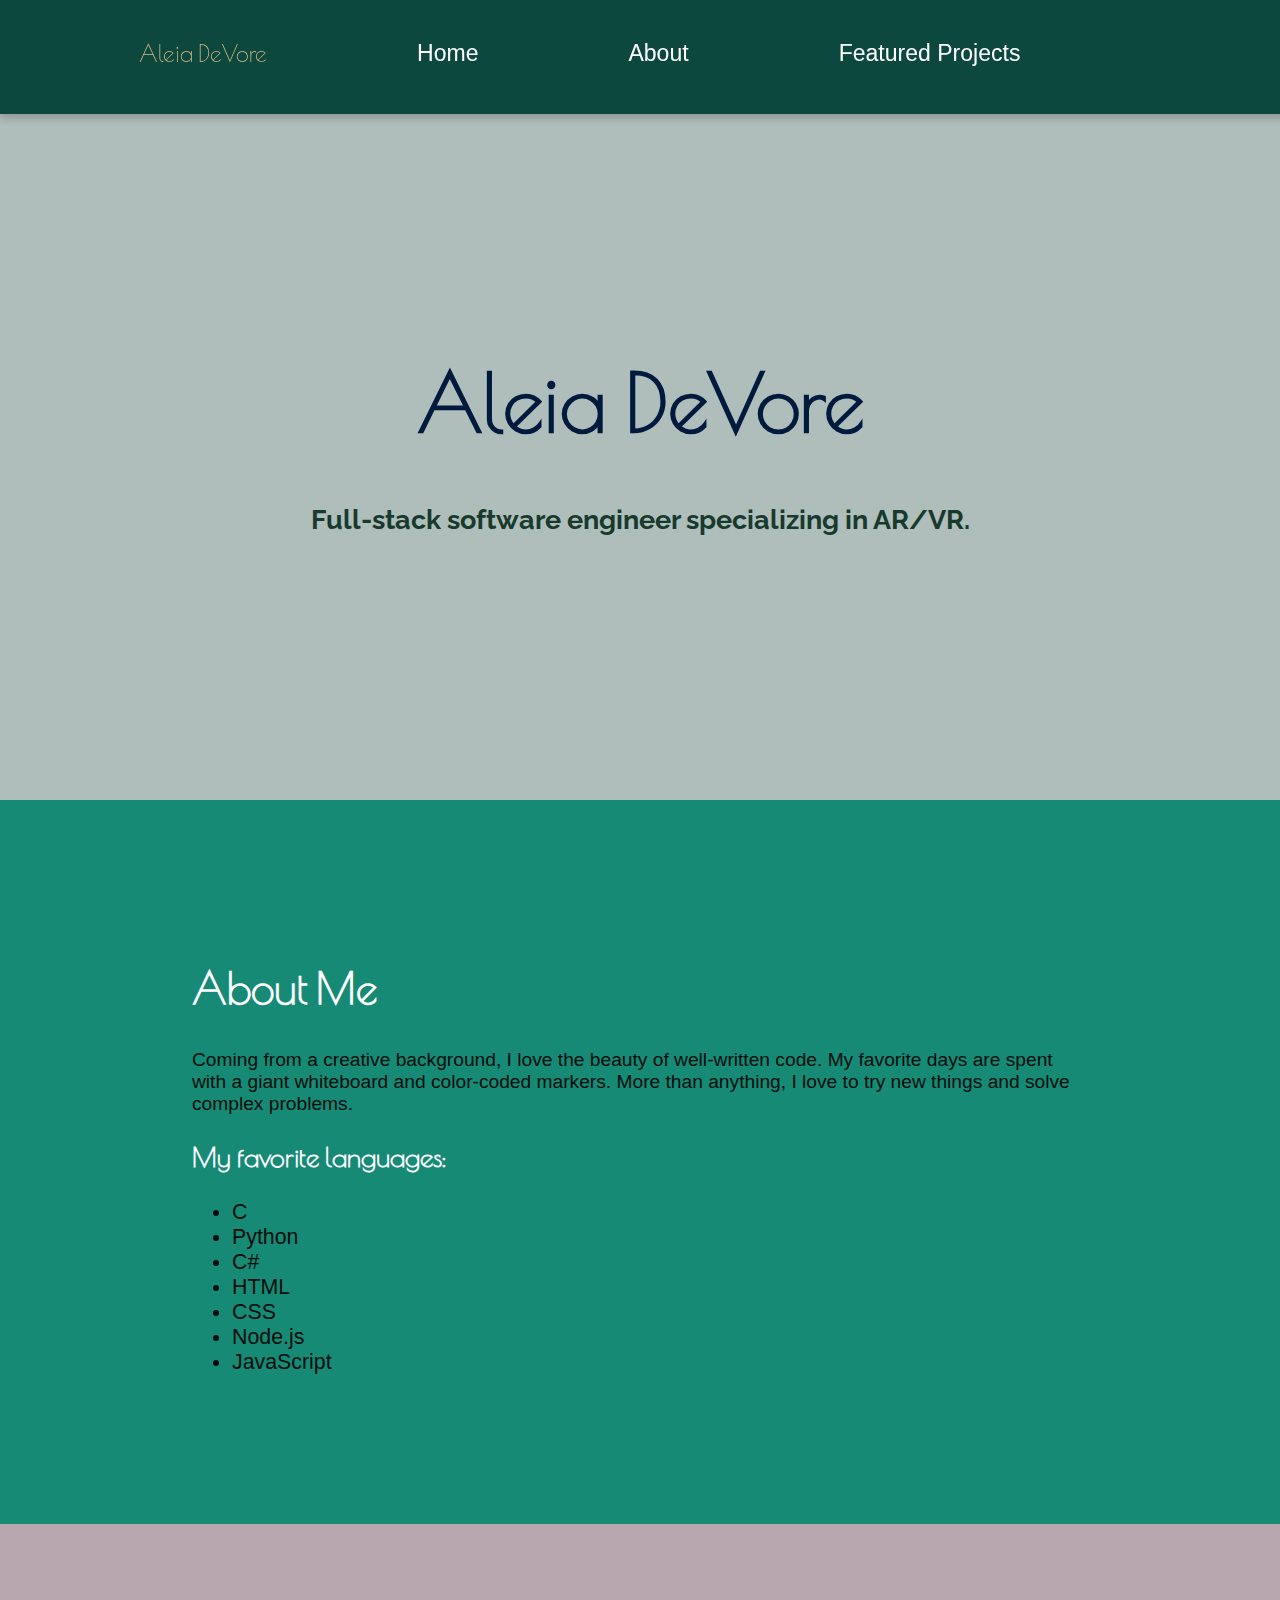
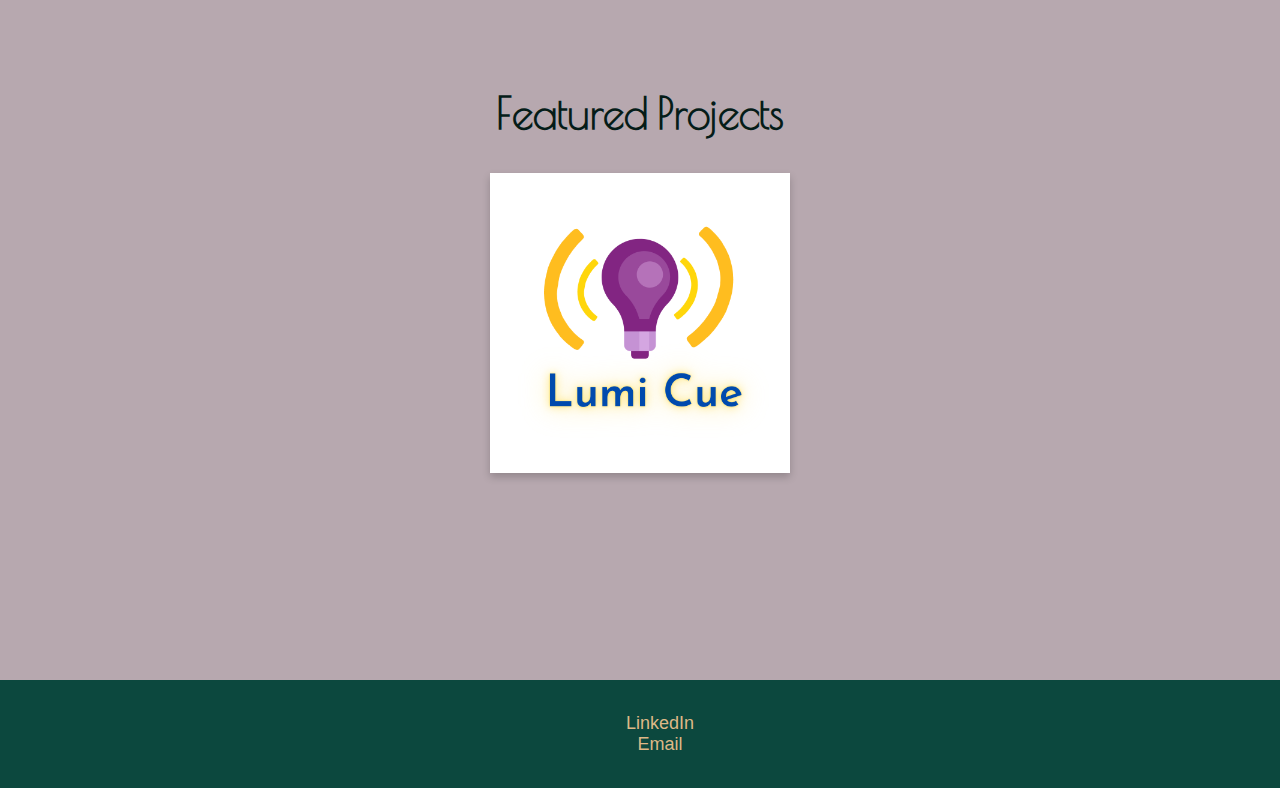
==== index.html @ 12137b7d "Speed fix" ====
<!DOCTYPE html>
<html lang="en">
<head>
    <title>Aleia DeVore</title>
    
    <link rel="shortcut icon" href="images/Personal_Favicon_rose_gold.png" >
	<link rel="stylesheet" href="styles/index.css"/>
</head>
<body>
    <header>
        <a class="navbar-brand" href="#Home">Aleia DeVore</a>
        <nav class="hidden-phone">
            <a href="#Home">Home</a>
            <a href="#About">About</a>
            <a href="#Featured">Featured Projects</a>
        </nav>
    </header>
    <div id="Pages">
        <div id="Home">
            <h1 class="display-3">Aleia DeVore</h1>
            <h2 id="subheading">Full-stack software engineer specializing in AR/VR.</h2>
        </div>
        <div id="About" class="navy">
            <h2>About Me</h2>
            <p>Coming from a creative background, I love the beauty of well-written code. My favorite days are spent with a
            giant whiteboard and color-coded markers. More than anything, I love to try new things and solve complex problems.</p>
            <h3>My favorite languages:</h3>
            <ul id="languages">
                <li>C</li>
                <li>Python</li>
                <li>C#</li>
                <li>HTML</li>
                <li>CSS</li>
                <li>Node.js</li>
                <li>JavaScript</li>
            </ul>
        </div>
        <div id="Featured">
            <h2>Featured Projects</h2>
            <div id="Projects">
                <div class="card-outer">
                    <div id="lumi-cue" class="card-inner">
                        <div class="card-front">
                            <img alt="Lumi Cue logo" src="images/Lumi_Cue_transparent_logo.png" style="width: 300px; height: 300px;">
                        </div>
                        <div class="card-back">
                            <ul id="Languages_used" class="platforms">
                                <li><img src="images/nodejs-icon-logo-black-and-white.png" style="width: 30px" alt="Amazon Web Services logo"></li>
                                <li><img src="images/aws_cloud_icon.png" style="width: 60px" alt="Amazon Web Services logo"></li>
                                <li><img src="images/logo_RGB_white.png" style="width: 30px" alt="Alexa Voice Services logo"></li>
                            </ul>
                            <div class="project_info">
                                <h3>Brighten up your timers with this Alexa skill!</h3>
                                <button id="lumicue_button" onclick="window.location.href='http://lumicue.codes'" formtarget="_blank"><b>Learn more</b></button>
                            </div>
                        </div>
                    </div>
                </div>
            </div>
        </div>
    </div>
    <footer>
        <div id="social">
            <ul>
                <li><a href="https://www.linkedin.com/in/aleiamcnaney/" id="LinkedIn">LinkedIn</a></li>
                <li><a href="mailto:aleiadevore@gmail.com">Email</a></li>
            </ul>
        </div>
    </footer>
</body>
</html>
---- styles/index.css ----
@import url('https://fonts.googleapis.com/css2?family=Abel&family=Allison&family=Poiret+One&family=Raleway&display=swap');

h1 {
    font-size: 3.8em;
    text-align: center;
    color: #001A3D;
    font-family: 'Poiret One', cursive;
}

h2 {
    font-size: 2em;
    font-family: 'Poiret One', cursive;
}
h3 {
    font-size: 1.25em;
    font-family: 'Poiret One', cursive;
}

p {
    font-family: 'Roboto', sans-serif;
    font-size: 1.5vw;
    color: white;
}

#subheading {
    color: #183A2D;
    text-align: center;
    font-size: 1.25em;
    /*font-family:Georgia, 'Times New Roman', Times, serif;*/
    font-family: 'Raleway', sans-serif;
}
.rose_gold {
    /*background-color: #CE8F86;*/
    background-color: #ae8a86;
    height: 500px;
    width: inherit;
    padding: 15px 15px 15px 15px;
    margin: 0px 0px 0px 0px;
}
.navy {
    background-color: #012960;
    height: 500px;
    width: inherit;
    padding: 15px 15px 15px 15px;
    margin: 0px 0px 0px 0px;
}
.navy h1 {
    color: #afbdbb;
}
.purple {
    background-color: #52303f;
    height: 500px;
    width: inherit;
    padding: 15px 150px 15px 150px;
    margin: 0px 0px 0px 0px;
    color: #b7a8af;
}
.purple h1 {
    color: #b7a8af;
}
.emerald {
    background-color: #0c483e;
    height: 500px;
    width: inherit;
    padding: 15px 15px 15px 15px;
    margin: 0px 0px 0px 0px;
}
.rain {
    background-color: #afbdbb;
    height: 500px;
    width: inherit;
    padding: 15px 15px 15px 15px;
    margin: 0px 0px 0px 0px;
}

/* Universal styles
___________________________________*/
body {
    margin-top: 0;
    margin-left: 0;
    margin-right: 0;
    margin-bottom: 0;
    font-size: 16pt;
    width: 100%
}
html {
    background-color: #0c483e;
    font-size: 18px;
    scroll-behavior: smooth;
}

a {
    cursor: pointer;
}

button {
    cursor: pointer;
}

@media (max-width: 1080px) {
    nav {
      display: none;
    }
  }

/* Navigation styles
___________________________________*/
header {
    display: flex;
    flex-direction: row;
    align-items: center;
    position: fixed;
    background-color: #0c483e;
    width: 100%;
    min-height: min-content;
    max-height: max-content;
    top: 0;
    padding-top: 10px;
    padding-bottom: 1px;
    padding-left: 5%;
    padding-right: 5%;
    margin-top: 0;
    margin-right: 0;
    font-size: 1.8vw;
    flex-wrap: wrap;
    box-shadow: 0 4px 8px 0 rgba(0, 0, 0, 0.2);
}

header a{
    text-decoration: none;
    padding: 30px 75px 46px 75px;
    color: burlywood;
    font-family: 'Poiret One', cursive;
}

nav {
    margin: 0px 0px 16px 0px;
    /*padding-left: 24px;
    padding-right: 24px;*/
    display: flex;
    flex-direction: row;
    justify-content: space-between;
    align-content: stretch;
}
nav a {
    /*width: 100%;*/
    padding: 30px 75px 30px 75px;
    color: #ffffff;
    font-family: 'Roboto Condensed', sans-serif;
    text-align: center;
    flex-grow: 1;
    flex-wrap: nowrap;
    text-decoration: none;
 }
 nav a:hover {
     background-color: burlywood;
     color: #0c483e;
 }

/* Page styles
    _____________________________________________*/
#Pages {
    margin-top: 100px;
}

#Home {
    position: static;
    text-align: center;
    padding-top: 200px;
    /*padding-bottom: 200px;*/
    color: white;
    /*background-image: url("../images/Personal_Favicon_rose_gold.png");*/
    background-position: left;
    background-repeat: no-repeat;
    background-color: #afbdbb;
    min-height: 500px;
    max-height: max-content;
}

#About {
    position: static;
    padding-top: 10%;
    padding-left: 15%;
    padding-right: 15%;
    padding-bottom: 10%;
    background-color: #178a76;
    height: max-content;
}

#About h2 {
    color: #ffffff;
}

#About h3 {
    color: #ffffff;
}

#About p {
    color: #020D0B;
}

#About ul {
    color: #020D0B
}

#About li {
    font-family: 'Roboto', sans-serif;
}

#Featured {
    position: static;
    padding-top: 10%;
    padding-left: 50px;
    padding-right: 50px;
    padding-bottom: 10%;
    /*padding-bottom: 200px;*/
    color: white;
    background-color: darkgoldenrod;
    min-height: 500px;
    max-height: max-content;
    display: flex;
    flex-direction: column;
    flex-wrap: wrap;
    background-color: #b7a8af;
}

#Featured h2{
    color: #051c18;
    text-align: center;
}

#Projects {
    display: flex;
    flex-direction: row;
    justify-content: space-evenly;
}

.project {
    /*background-color: white;*/
    box-shadow: 0 4px 8px 0 rgba(0, 0, 0, 0.2);
    width: 40%;
    height: 250px;
    display: flex;
    flex-direction: row;
    margin-left: 10px;
    margin-right: 10px;
    flex-wrap: wrap;
    background-color: white;
}

#lumi-cue .project{
    background-image: url("../images/Lumi\ Cue\ Github\ Cover.png");
}

.project:hover {
    box-shadow: 6px 10px 3px 3px rgba(0, 0, 0, 0.2), 0 6px 10px 3px rgba(0, 0, 0, 0.19);
}

.project ul {
    display: flex;
    flex-direction: column;
    justify-content: space-evenly;
    flex-wrap: wrap;
    text-align: center;
    width: min-content;
    padding-left: 0;
    padding-right: 10px;
    background-color: #0c3448;
    padding: 3% 5% 3% 5%;
    margin: 0;
    /*color: white;*/
    font-family: 'Roboto', sans-serif;
}
.platforms {
    display: flex;
    flex-direction: row;
    justify-content: space-evenly;
    align-items: center;
    flex-wrap: wrap;
    text-align: center;
    padding: 10px 0 0 0;
    margin: 0 0 0 0;
    background-color: #52303f;
}

.project_info {
    padding: 15px 15px 15px 15px;
    height: max-content;
    color: #52303f;
}

.card-outer li {
    list-style: none;
    font-family: 'Roboto', sans-serif;
}

.project-info {
    flex-grow: 2;
    padding-left: 5%;
    padding: 3% 5% 3% 5%;
    background-image: url("../images/Lumi\ Cue\ transparent\ logo.png");
    background-position: center;
    background-size: contain;
    background-repeat: no-repeat;
}

/* Footer styles
___________________________________*/
footer {
    align-items: center;
    background-color: #0c483e;
    /*width: 100%;*/
    height: max-content;
    padding-top: 15px;
    padding-bottom: 15px;
    padding-left: 5%;
    padding-right: 5%;
    margin-top: 0;
    margin-right: 0;
    margin: 0;
    font-size: 2vw;
}

footer ul {
    font-size: 18px;
    text-decoration: none;
    text-align: center;
    list-style: none;
    font-family: 'Roboto', sans-serif;
}

footer li {
    text-align: center;
}

footer a{
    text-decoration: none;
    color: burlywood;
}

/* flip card
_______________*/
.card-outer {
    background-color: transparent;
    width: 300px;
    height: 300px;
    perspective: 1000px;
}
.card-inner {
    position: relative;
    width: 100%;
    height: 100%;
    transition: transform 0.8s;
    transform-style: preserve-3d;
}

.card-outer:hover .card-inner {
    transform: rotateX(180deg);
}

.card-front, .card-back{
    position: absolute;
    width: 100%;
    height: 100%;
    -webkit-backface-visibility: hidden;
    backface-visibility: hidden;
    box-shadow: 0 4px 8px 0 rgba(0, 0, 0, 0.2);
}

.card-front {
    background-color: white;
}

.card-back {
    background-color: #ffffff;
    color: white;
    transform: rotateX(180deg);
}
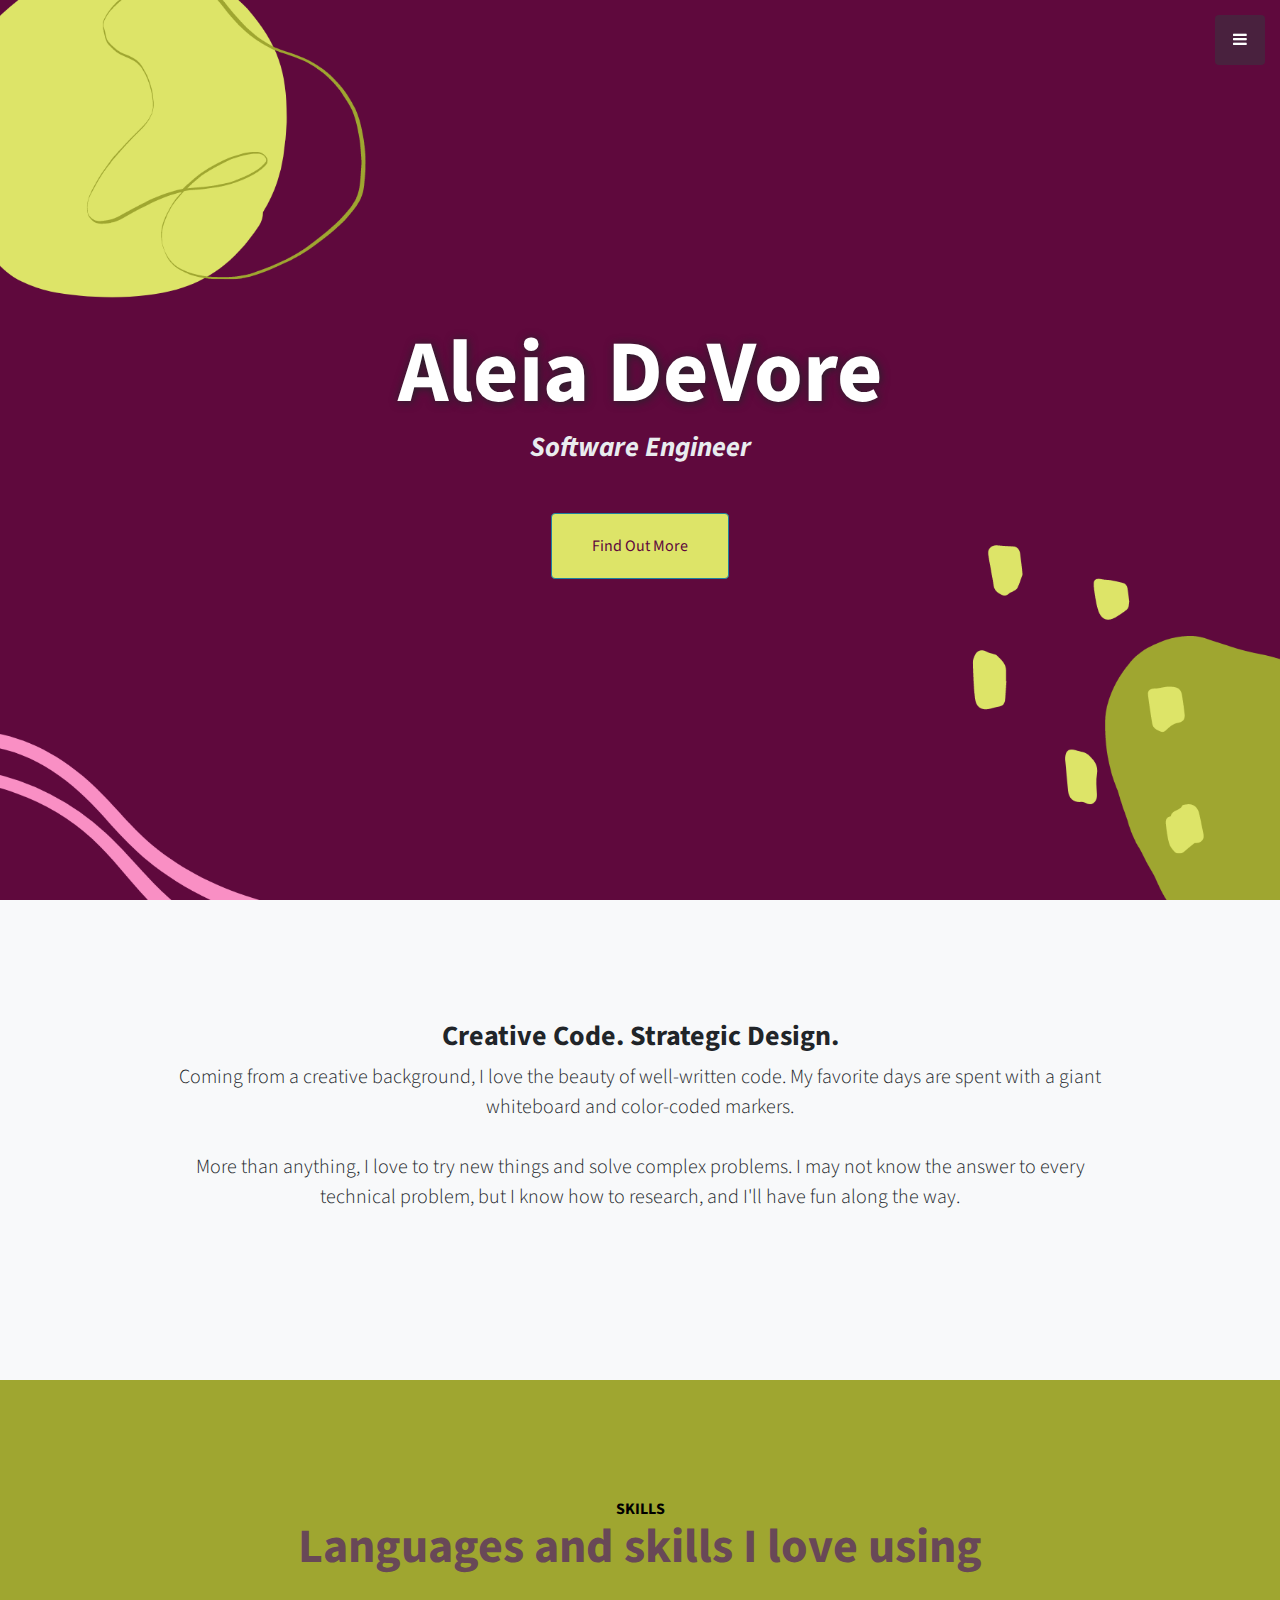
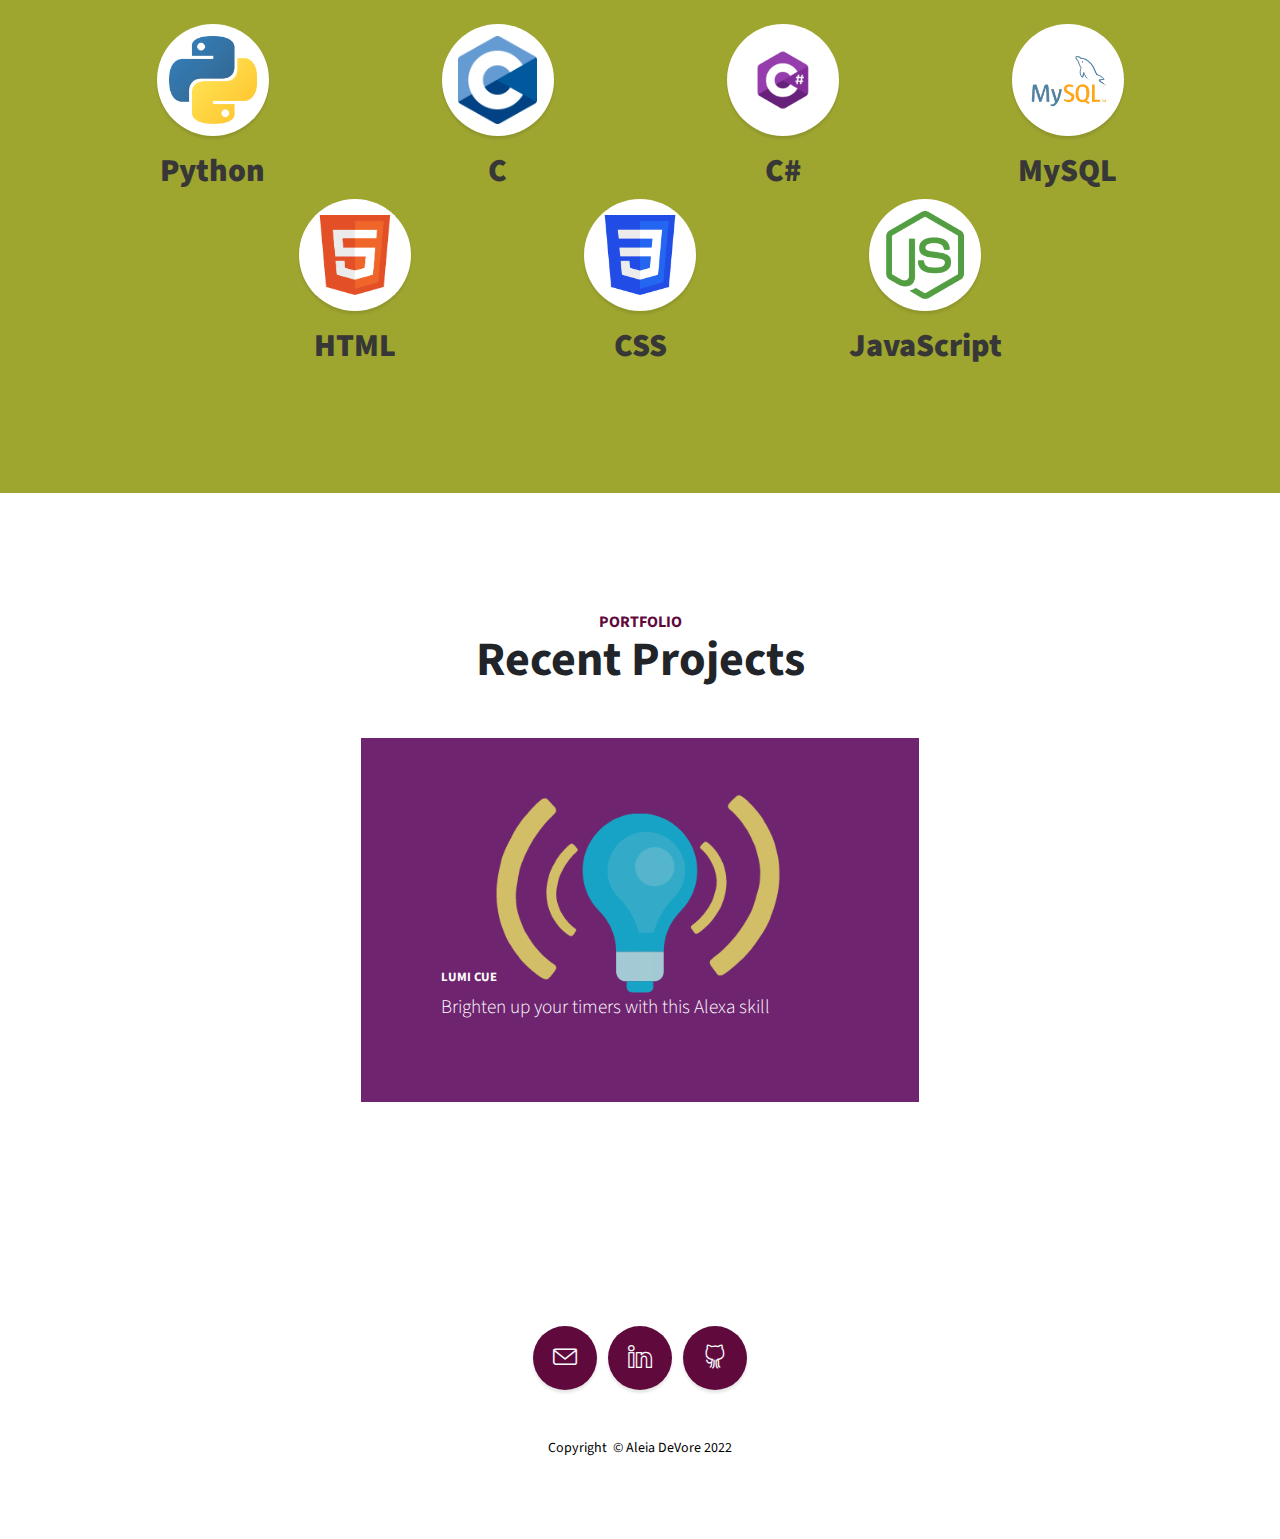
==== commit d1835391: "Uploading bootstrap method" ====
--- a/index.html
+++ b/index.html
@@ -1,71 +1,157 @@
 <!DOCTYPE html>
-<html lang="en">
-<head>
-    <title>Aleia DeVore</title>
-    
-    <link rel="shortcut icon" href="images/Personal_Favicon_rose_gold.png" >
-	<link rel="stylesheet" href="styles/index.css"/>
-</head>
-<body>
-    <header>
-        <a class="navbar-brand" href="#Home">Aleia DeVore</a>
-        <nav class="hidden-phone">
-            <a href="#Home">Home</a>
-            <a href="#About">About</a>
-            <a href="#Featured">Featured Projects</a>
-        </nav>
-    </header>
-    <div id="Pages">
-        <div id="Home">
-            <h1 class="display-3">Aleia DeVore</h1>
-            <h2 id="subheading">Full-stack software engineer specializing in AR/VR.</h2>
-        </div>
-        <div id="About" class="navy">
-            <h2>About Me</h2>
-            <p>Coming from a creative background, I love the beauty of well-written code. My favorite days are spent with a
-            giant whiteboard and color-coded markers. More than anything, I love to try new things and solve complex problems.</p>
-            <h3>My favorite languages:</h3>
-            <ul id="languages">
-                <li>C</li>
-                <li>Python</li>
-                <li>C#</li>
-                <li>HTML</li>
-                <li>CSS</li>
-                <li>Node.js</li>
-                <li>JavaScript</li>
-            </ul>
-        </div>
-        <div id="Featured">
-            <h2>Featured Projects</h2>
-            <div id="Projects">
-                <div class="card-outer">
-                    <div id="lumi-cue" class="card-inner">
-                        <div class="card-front">
-                            <img alt="Lumi Cue logo" src="images/Lumi_Cue_transparent_logo.png" style="width: 300px; height: 300px;">
-                        </div>
-                        <div class="card-back">
-                            <ul id="Languages_used" class="platforms">
-                                <li><img src="images/nodejs-icon-logo-black-and-white.png" style="width: 30px" alt="Amazon Web Services logo"></li>
-                                <li><img src="images/aws_cloud_icon.png" style="width: 60px" alt="Amazon Web Services logo"></li>
-                                <li><img src="images/logo_RGB_white.png" style="width: 30px" alt="Alexa Voice Services logo"></li>
-                            </ul>
-                            <div class="project_info">
-                                <h3>Brighten up your timers with this Alexa skill!</h3>
-                                <button id="lumicue_button" onclick="window.location.href='http://lumicue.codes'" formtarget="_blank"><b>Learn more</b></button>
-                            </div>
+<html lang="en-US">
+    <head>
+        <meta charset="utf-8">
+        <meta name="viewport" content="width=device-width, initial-scale=1.0, shrink-to-fit=no">
+        <title>Home - Aleia DeVore</title>
+        <meta name="twitter:description" content="Software Engineer in Tulsa, Oklahoma. Focused on XR, passionate about backend.">
+        <meta name="twitter:image" content="assets/img/Aleia%20DeVore%20business%20card.png">
+        <meta name="twitter:card" content="summary_large_image"><meta name="description" content="Software Engineer in Tulsa, Oklahoma. Focused on XR, passionate about backend.">
+        <meta name="twitter:title" content="Aleia DeVore"><link rel="icon" type="image/png" sizes="500x500" href="assets/img/Personal_Favicon_rose_gold.png">
+        <link rel="icon" type="image/png" sizes="500x500" href="assets/img/Personal_Favicon_rose_gold.png">
+        <link rel="icon" type="image/jpeg" sizes="500x500" href="assets/img/Aleia%20DeVore%20business%20card%20(Logo).jpg">
+        <link rel="icon" type="image/jpeg" sizes="500x500" href="assets/img/Aleia%20DeVore%20business%20card%20(Logo).jpg">
+        <link rel="icon" type="image/png" sizes="1050x600" href="assets/img/Aleia%20DeVore%20business%20card.png">
+        <link rel="stylesheet" href="assets/bootstrap/css/bootstrap.min.css"><link rel="stylesheet" href="https://fonts.googleapis.com/css?family=Source+Sans+Pro:300,400,700,300italic,400italic,700italic">
+        <link rel="stylesheet" href="assets/fonts/font-awesome.min.css"><link rel="stylesheet" href="assets/fonts/simple-line-icons.min.css">
+        <link rel="stylesheet" href="https://cdnjs.cloudflare.com/ajax/libs/animate.css/3.5.2/animate.min.css">
+    </head>
+    <body id="page-top">
+            <a id="navigation" class="menu-toggle rounded" href="#">
+                <i class="fa fa-bars"><p class="visually-hidden">Toggle navigation</p></i>
+            </a>
+            <nav class="navbar navbar-light navbar-expand" id="sidebar-wrapper">
+                <div class="container">
+                    <button data-bs-toggle="collapse" class="navbar-toggler d-none" data-bs-target="#"></button>
+                    <div class="collapse navbar-collapse">
+                        <ul class="navbar-nav sidebar-nav" id="sidebar-nav">
+                            <li class="nav-item sidebar-brand"><a class="nav-link active js-scroll-trigger" href="#page-top">Aleia DeVore</a></li>
+                            <li class="nav-item sidebar-nav-item"><a class="nav-link js-scroll-trigger" href="#page-top">Home</a></li>
+                            <li class="nav-item sidebar-nav-item"><a class="nav-link js-scroll-trigger" href="#about">About</a></li>
+                            <li class="nav-item sidebar-nav-item"><a class="nav-link js-scroll-trigger" href="#skills">Skills</a></li>
+                            <li class="nav-item sidebar-nav-item"><a class="nav-link js-scroll-trigger" href="#portfolio">Portfolio</a></li>
+                            <li class="nav-item sidebar-nav-item"><a class="nav-link js-scroll-trigger" href="#contact">Contact</a></li>
+                        </ul>
+                    </div>
+                </div>
+            </nav>
+            <header class="d-flex masthead" style="background: url(&quot;assets/img/website_background.png&quot;) center / cover no-repeat;">
+                <div class="container my-auto text-center" style="color: #5F093D;">
+                    <h1 class="mb-1" style="color: var(--bs-body-bg);text-shadow: 1px 1px 10px var(--bs-dark);">Aleia DeVore</h1>
+                    <h2 class="mb-5" style="color: var(--bs-gray-200);"><em>Software Engineer</em></h3>
+                    <a class="btn btn-primary btn-xl js-scroll-trigger" role="button" data-bss-hover-animate="pulse" href="#about" style="background: #DDE468;color: #5F093D;">Find Out More</a>
+                    <div class="overlay"></div>
+                </div>
+            </header>
+            <section id="about" class="content-section bg-light">
+                <div class="container text-center">
+                    <div class="row">
+                        <div class="col-lg-10 mx-auto">
+                            <h2>Creative Code. Strategic Design.</h2>
+                            <p class="lead mb-5">Coming from a creative background, I love the beauty of well-written code. My favorite days are spent with a giant whiteboard and color-coded markers.<br><br>More than anything, I love to try new things and solve complex problems. I may not know the answer to every technical problem, but I know how to research, and I'll have fun along the way.</p>
                         </div>
                     </div>
                 </div>
+            </section>
+            <section id="skills" class="content-section bg-primary text-white text-center" style="background-color: #333333;border: 0px solid var(--bs-purple);">
+                <div class="container"><div class="content-section-heading">
+                    <h2 class="text-secondary mb-0 text-black" style="color: #383737">Skills</h2>
+                    <h3 class="mb-5" style="color: #684857">Languages and skills I love using</h3>
+                </div>
+                <div class="row">
+                    <div class="col-md-6 col-lg-3 mb-5 mb-lg-0">
+                        <span class="mx-auto service-icon rounded-circle mb-3">
+                            <img alt="" style="max-width: 5.5rem; max-height: 5.5rem; width: fit-content; height: fit-content;" src="assets/img/language_icons/python_transparent.png"></img>
+                        </span>
+                        <h3 style="color: #383737"><strong>Python</strong></h3>
+                    </div>
+                    <div class="col-md-6 col-lg-3 mb-5 mb-lg-0">
+                        <span class="mx-auto service-icon rounded-circle mb-3">
+                            <img alt="" style="max-width: 5.5rem; max-height: 5.5rem; width: fit-content; height: fit-content;" src="assets/img/language_icons/c_transparent.png"></img>
+                        </span>
+                        <h3 style="color: #383737"><strong>C</strong></h3>
+                    </div>
+                    <div class="col-md-6 col-lg-3 mb-5 mb-lg-0">
+                        <span class="mx-auto service-icon rounded-circle mb-3">
+                            <img alt="" style="max-width: 6rem; max-height: 6rem; width: fit-content; height: fit-content;" src="assets/img/language_icons/Csharp_Logo.png"></img>
+                        </span>
+                        <h3 style="color: #383737"><strong>C#</strong></h3>
+                    </div>
+                    <div class="col-md-6 col-lg-3 mb-5 mb-lg-0">
+                        <span class="mx-auto service-icon rounded-circle mb-3">
+                            <img alt="" style="max-width: 5.5rem; max-height: 5.5rem; width: fit-content; height: fit-content;" src="assets/img/language_icons/mysql_logo.png"></img>
+                        </span>
+                        <h3 style="color: #383737"><strong>MySQL</strong></h3>
+                    </div>
+                    <div class="col-md-6 col-lg-3 mb-5 mb-lg-0">
+                        <span class="mx-auto service-icon rounded-circle mb-3">
+                            <img alt="" style="max-width: 5.5rem; max-height: 5rem; width: fit-content; height: fit-content;" src="assets/img/language_icons/html_icon.png"></img>
+                        </span>
+                        <h3 style="color: #383737"><strong>HTML</strong></h3>
+                    </div>
+                    <div class="col-md-6 col-lg-3 mb-5 mb-lg-0">
+                        <span class="mx-auto service-icon rounded-circle mb-3">
+                            <img alt="" style="max-width: 5.5rem; max-height: 5rem; width: fit-content; height: fit-content;" src="assets/img/language_icons/css_icon.png"></img>
+                        </span>
+                        <h3 style="color: #383737"><strong>CSS</strong></h3>
+                    </div>
+                    <div class="col-md-6 col-lg-3 mb-5 mb-lg-0">
+                        <span class="mx-auto service-icon rounded-circle mb-3">
+                            <img alt="" style="max-width: 5.5rem; max-height: 5.5rem; width: fit-content; height: fit-content;" src="assets/img/language_icons/node_js_transparent.png"></img>
+                        </span>
+                        <h3 style="color: #383737"><strong>JavaScript</strong></h3>
+                    </div>
+                </div>
             </div>
-        </div>
-    </div>
-    <footer>
-        <div id="social">
-            <ul>
-                <li><a href="https://www.linkedin.com/in/aleiamcnaney/" id="LinkedIn">LinkedIn</a></li>
-                <li><a href="mailto:aleiadevore@gmail.com">Email</a></li>
-            </ul>
-        </div>
-    </footer>
-</body>
-</html>+        </section>
+        <section id="portfolio" class="content-section">
+            <div class="container">
+                <div class="content-section-heading text-center">
+                    <h2 class="text-secondary mb-0">Portfolio</h2>
+                    <h3 class="mb-5">Recent Projects</h3>
+                </div>
+                <div class="row g-0 d-flex justify-content-xxl-center align-items-xxl-start">
+                    <div class="col-lg-6 d-flex justify-content-xxl-center align-items-xxl-center">
+                        <a class="portfolio-item" rel="noreferrer" href="https://aleiadevore.github.io/lumi_cue/" target="_blank">
+                            <div class="caption">
+                                <div class="caption-content">
+                                    <h3>Lumi Cue</h3>
+                                    <p class="mb-0">Brighten up your timers with this Alexa skill</p>
+                                </div>
+                            </div>
+                            <img class="img-fluid" src="assets/img/lumi_cue_portfolio_icon.png" alt="Lumi Cue logo">
+                        </a>
+                    </div>
+                </div>
+            </div>
+        </section>
+        <footer class="footer text-center">
+            <div id="contact" class="container">
+                <ul class="list-inline mb-5">
+                    <li class="list-inline-item">&nbsp;
+                        <a rel="noreferrer" id="email" class="link-light social-link rounded-circle" href="mailto:aleiamcnaney@gmail.com" target="_blank">
+                        <i class="icon-envelope"><p class="visually-hidden">Email me</p></i>
+                        </a>
+                    </li>
+                    <li class="list-inline-item">&nbsp;
+                        <a rel="noreferrer" id="LinkedIn" class="link-light social-link rounded-circle" href="https://www.linkedin.com/in/aleiamcnaney/" target="_blank">
+                            <i class="icon-social-linkedin"><p class="visually-hidden">Visit LinkedIn</p></i>
+                        </a>
+                    </li>
+                    <li class="list-inline-item">&nbsp;
+                        <a rel="noreferrer" id="GitHub" class="link-light social-link rounded-circle" href="https://github.com/aleiadevore" target="_blank">
+                            <i class="icon-social-github"><p class="visually-hidden">Visit GitHub</p></i>
+                        </a>
+                    </li>
+                </ul>
+                <p class="text-muted mb-0 small">Copyright &nbsp;© Aleia DeVore 2022</p>
+            </div>
+            <a class="js-scroll-trigger scroll-to-top rounded" href="#page-top">
+                <i class="fa fa-angle-up"><p class="visually-hidden">Scroll to top</p></i>
+            </a>
+        </footer>
+        <script src="assets/bootstrap/js/bootstrap.min.js"></script>
+        <script src="assets/js/bs-init.js"></script>
+        <script src="assets/js/stylish-portfolio.js"></script>
+    </body>
+    </html>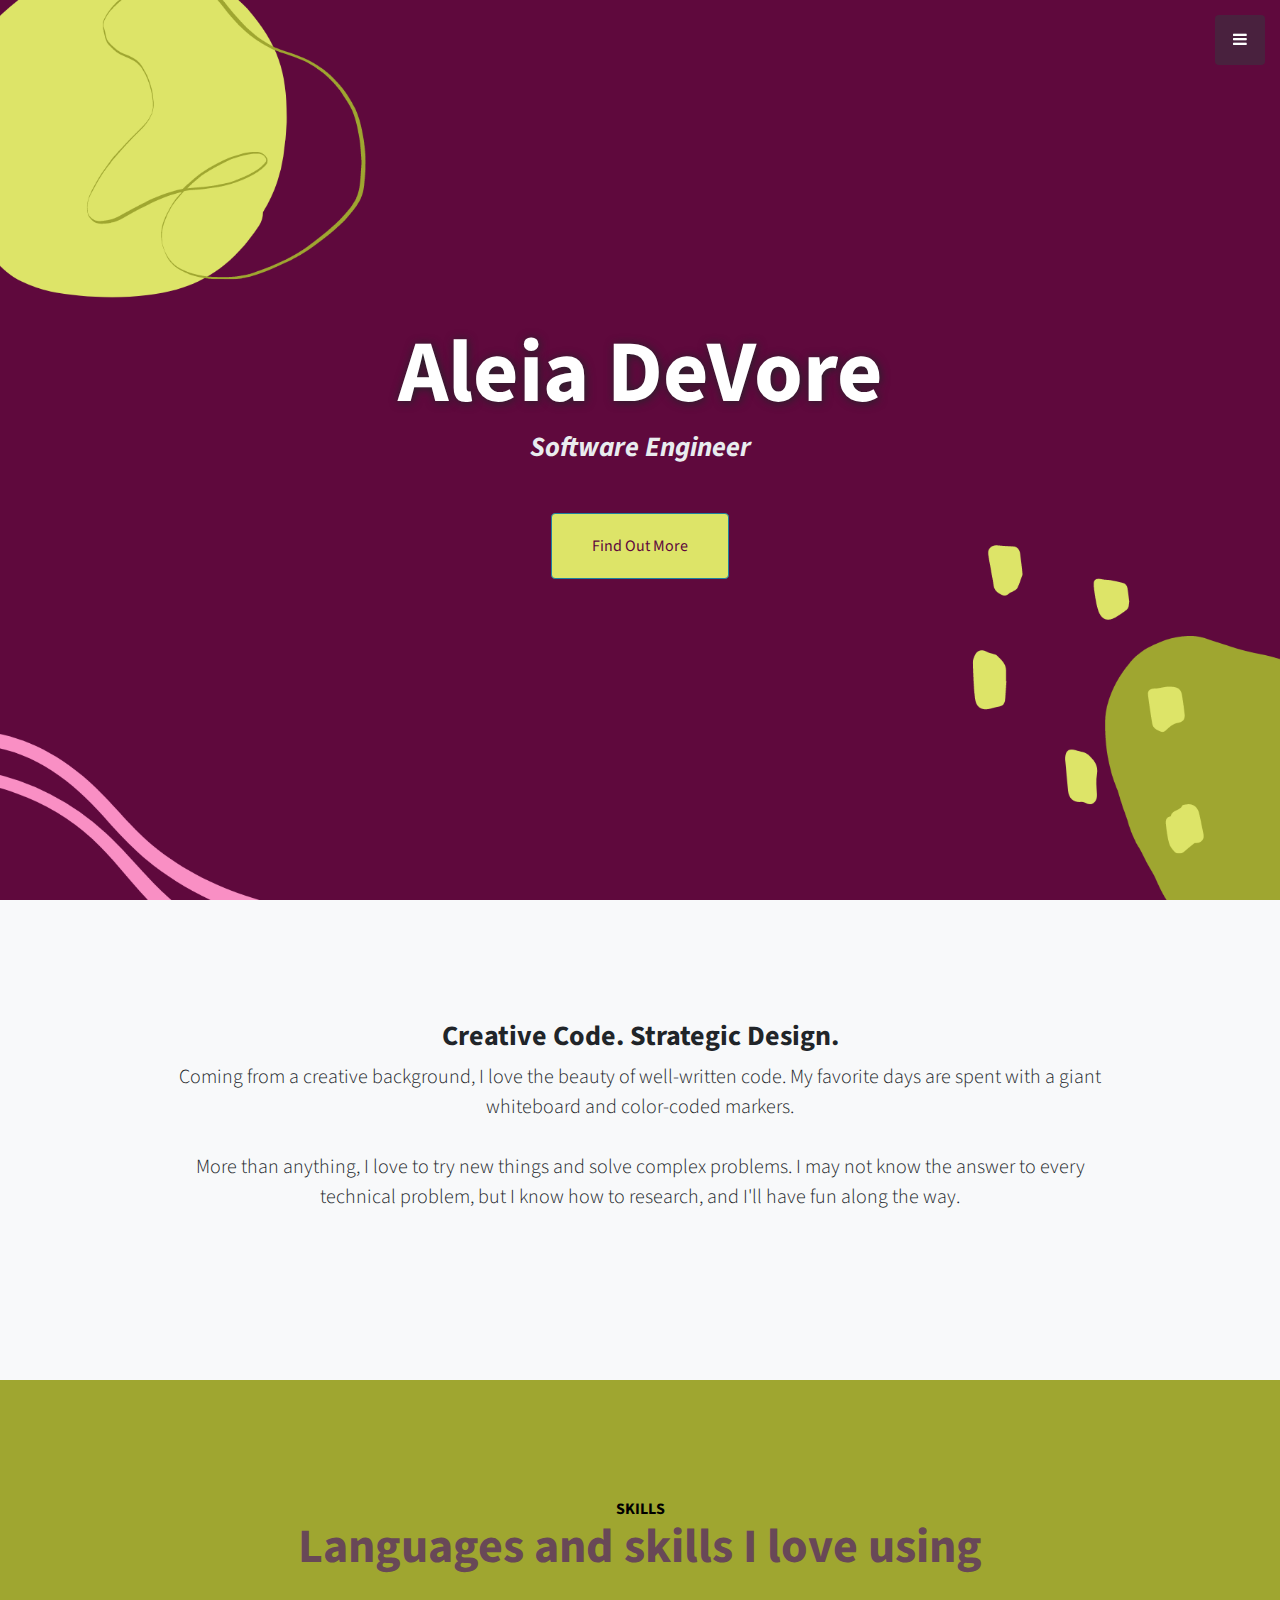
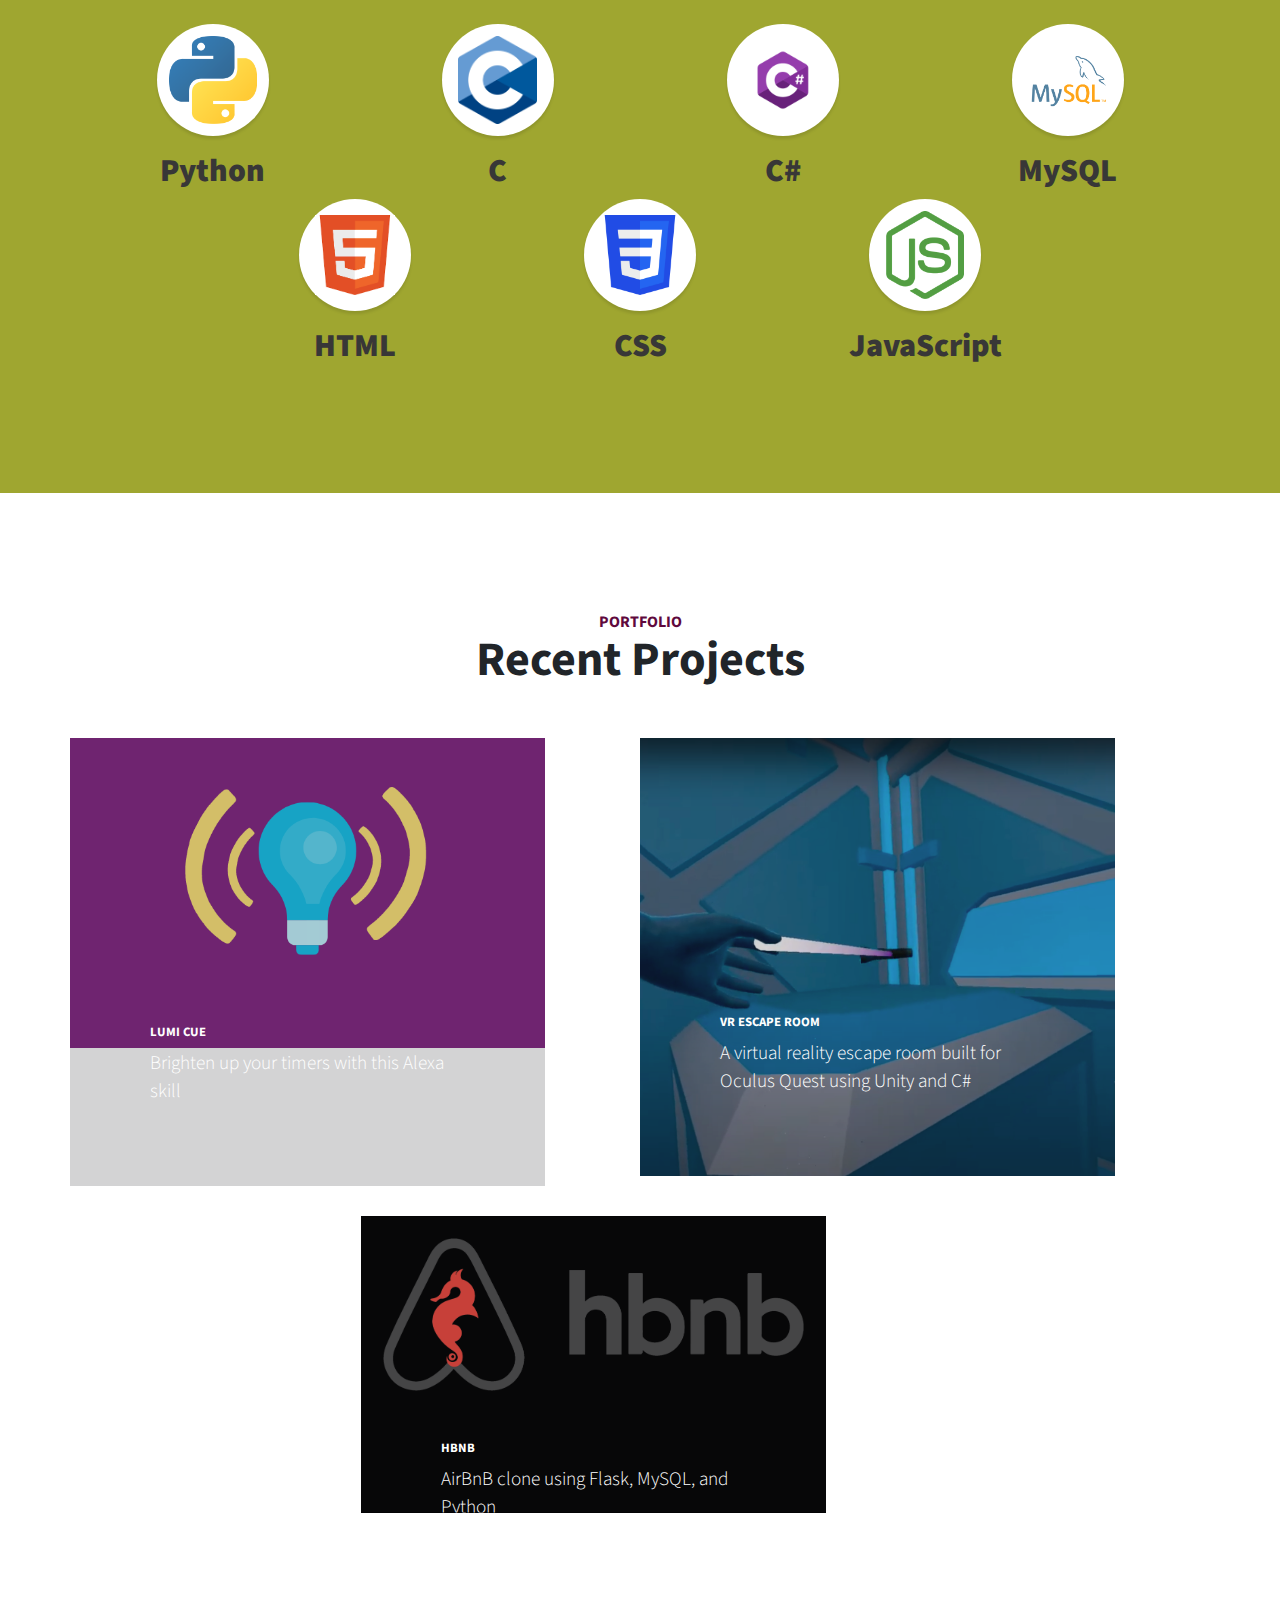
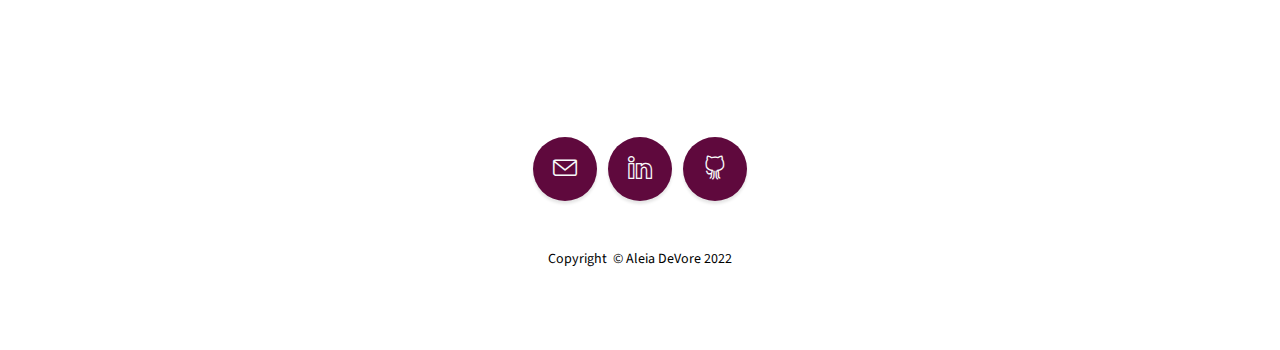
==== commit 37bf1499: "Adding projects" ====
--- a/index.html
+++ b/index.html
@@ -110,18 +110,47 @@
                     <h2 class="text-secondary mb-0">Portfolio</h2>
                     <h3 class="mb-5">Recent Projects</h3>
                 </div>
-                <div class="row g-0 d-flex justify-content-xxl-center align-items-xxl-start">
-                    <div class="col-lg-6 d-flex justify-content-xxl-center align-items-xxl-center">
-                        <a class="portfolio-item" rel="noreferrer" href="https://aleiadevore.github.io/lumi_cue/" target="_blank">
-                            <div class="caption">
-                                <div class="caption-content">
-                                    <h3>Lumi Cue</h3>
-                                    <p class="mb-0">Brighten up your timers with this Alexa skill</p>
+                <div class="row justify-content-xxl-between  align-items-xxl-center">
+                    <div class="col-lg-6  g-0 d-flex justify-content-xxl-center align-items-xxl-start" style="padding-bottom: 10px;">
+                        <div class="col-lg-10 d-flex justify-content-xxl-center align-items-xxl-center">
+                            <a class="portfolio-item" rel="noreferrer" href="https://aleiadevore.github.io/lumi_cue/" target="_blank">
+                                <div class="caption" style="padding-top: 250px">
+                                    <div class="caption-content">
+                                        <h3>Lumi Cue</h3>
+                                        <p class="mb-0">Brighten up your timers with this Alexa skill</p>
+                                    </div>
                                 </div>
+                                <img class="img-fluid" src="assets/img/lumi_cue_portfolio_icon.png" alt="Lumi Cue logo">
+                            </a>
+                        </div>
+                    </div>
+                    <div class="col-lg-6 g-0 d-flex justify-content-xxl-center align-items-xxl-start" style="padding-bottom: 20px;">
+                        <div class="col-lg-10 d-flex justify-content-xxl-center align-items-xxl-center">
+                            <a class="portfolio-item" rel="noreferrer" href="https://github.com/aleiadevore/holbertonschool-unity/tree/main/0x0B-unity-vr_room" target="_blank">
+                                <div class="caption">
+                                    <div class="caption-content">
+                                        <h3>VR Escape Room</h3>
+                                        <p class="mb-0">A virtual reality escape room built for Oculus Quest using Unity and C#</p>
+                                    </div>
+                                </div>
+                                <img class="img-fluid" src="images/vr_room_grab.png" alt="Screenshot of VR escape room. A saber coming from a hand reaches towards a flashlight. The background is a sci-fi room with large boxes.">
+                            </a>
+                        </div>
+                    </div>
+                    <div class="row justify-content-xxl-around  align-items-xxl-start">
+                        <div class="col-lg-6  g-0 d-flex justify-content-xxl-center align-items-xxl-start" style="padding-top: 20px;">
+                            <div class="col-lg-10 d-flex justify-content-xxl-center align-items-xxl-center" style="background-color: black;">
+                                <a class="portfolio-item" rel="noreferrer" href="https://github.com/BenDoschGit/AirBnB_clone_v4" target="_blank">
+                                    <div class="caption" style="padding-top: 225px">
+                                        <div class="caption-content">
+                                            <h3>HBnB</h3>
+                                            <p class="mb-0">AirBnB clone using Flask, MySQL, and Python</p>
+                                        </div>
+                                    </div>
+                                    <img style="padding-bottom:100px" class="img-fluid" src="images/HBNB_image.png" alt="HBNB logo">
+                                </a>
                             </div>
-                            <img class="img-fluid" src="assets/img/lumi_cue_portfolio_icon.png" alt="Lumi Cue logo">
-                        </a>
-                    </div>
+                        </div>
                 </div>
             </div>
         </section>
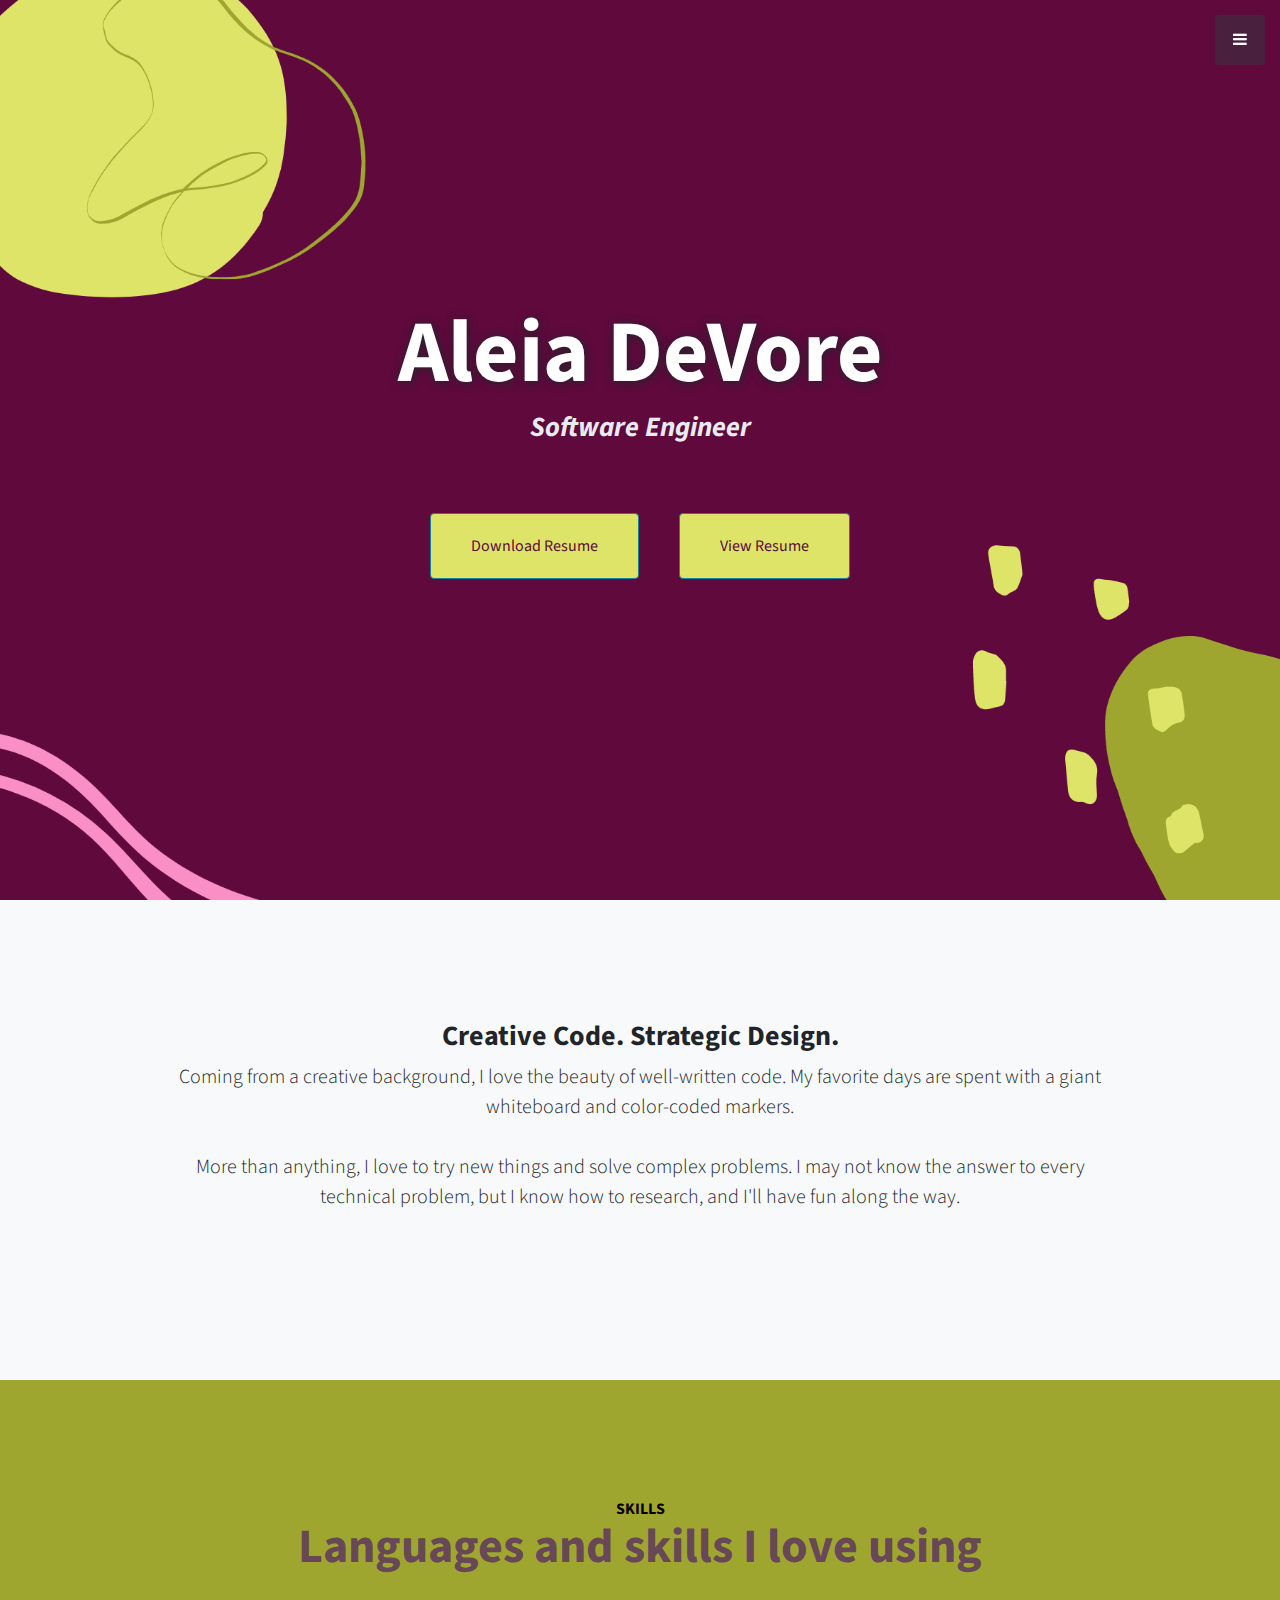
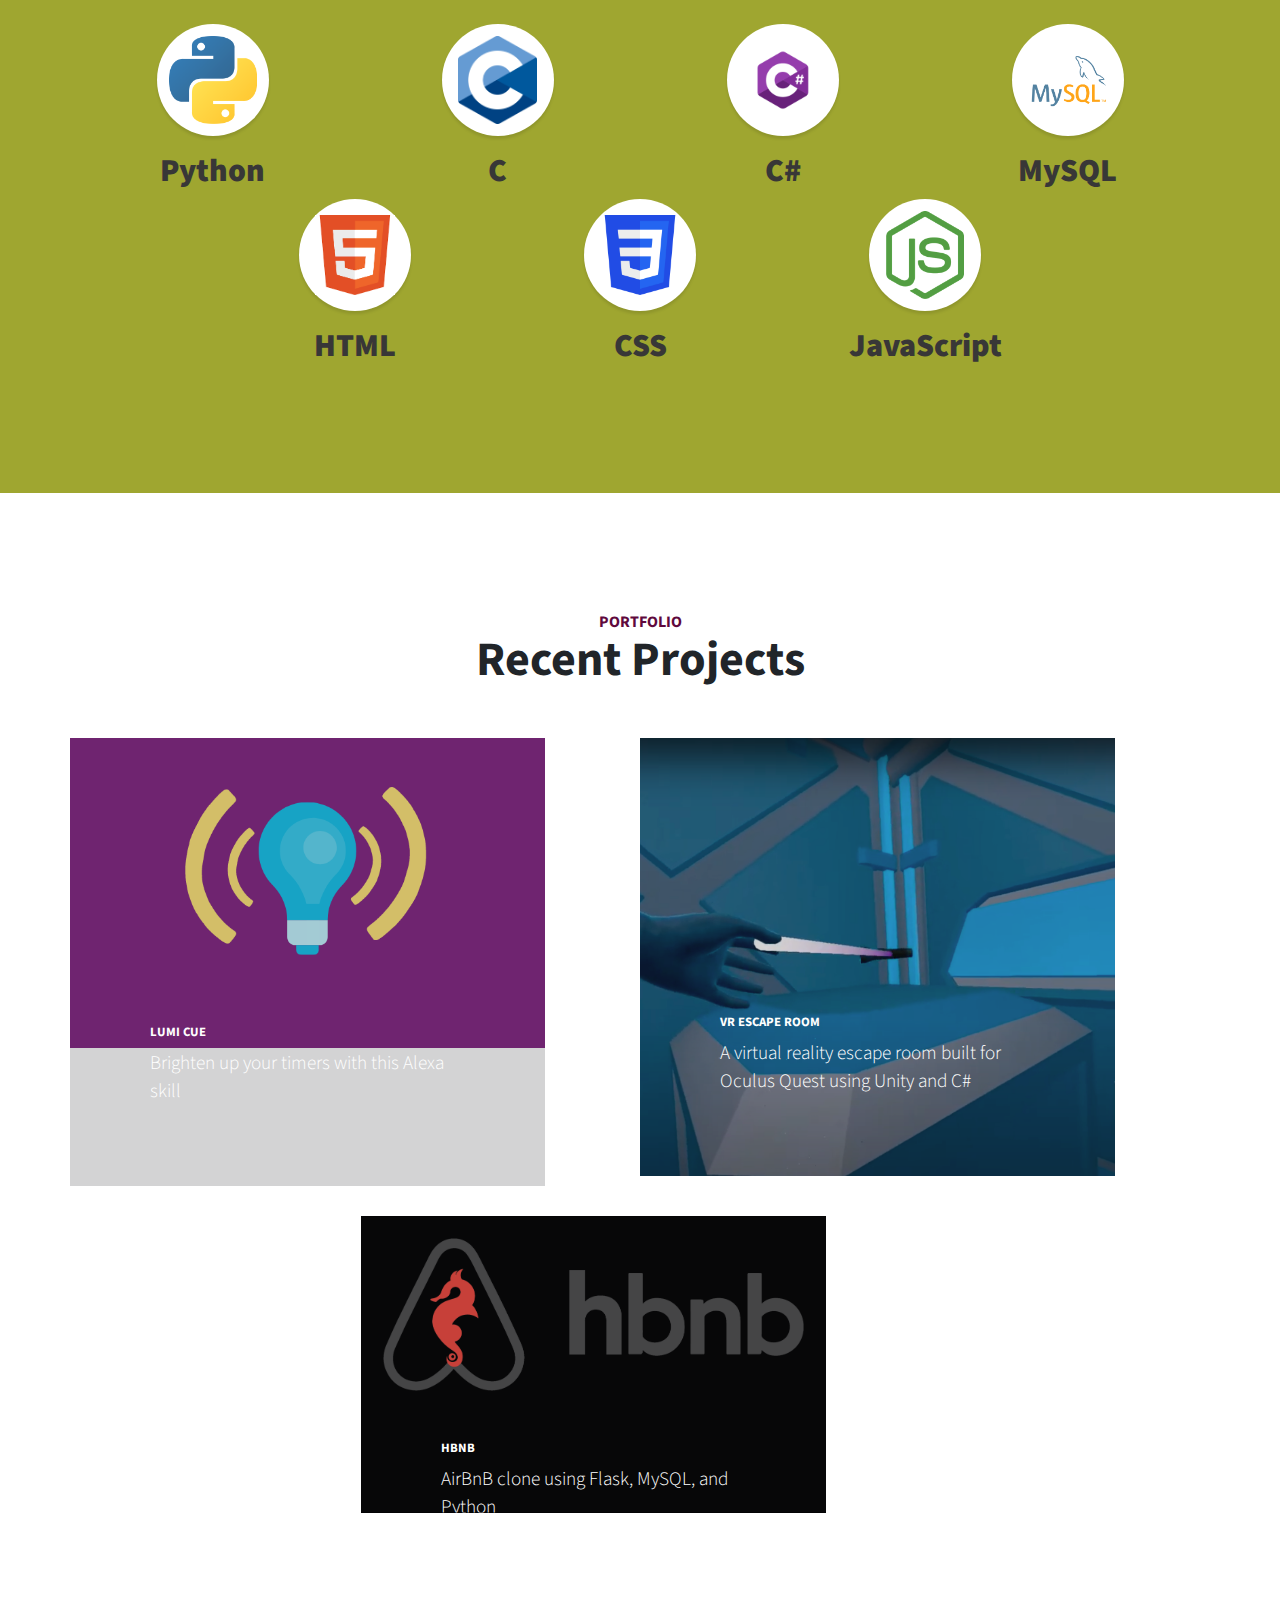
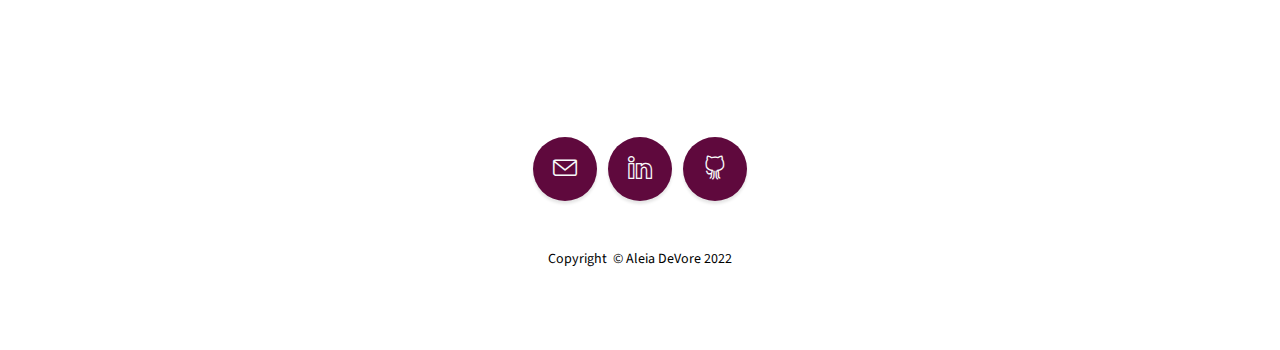
==== commit 8b45e5c5: "Adding resume button" ====
--- a/index.html
+++ b/index.html
@@ -39,7 +39,10 @@
                 <div class="container my-auto text-center" style="color: #5F093D;">
                     <h1 class="mb-1" style="color: var(--bs-body-bg);text-shadow: 1px 1px 10px var(--bs-dark);">Aleia DeVore</h1>
                     <h2 class="mb-5" style="color: var(--bs-gray-200);"><em>Software Engineer</em></h3>
-                    <a class="btn btn-primary btn-xl js-scroll-trigger" role="button" data-bss-hover-animate="pulse" href="#about" style="background: #DDE468;color: #5F093D;">Find Out More</a>
+                    <div style="display: flex; flex-direction:  row; flex-wrap: nowrap; justify-content: center; align-items: center;">
+                        <a class="btn btn-primary btn-xl js-scroll-trigger" role="button" data-bss-hover-animate="pulse" href="assets/AleiaDeVoreResume.pdf" download="AleiaDeVoreResume.pdf" style="background: #DDE468;color: #5F093D;">Download Resume</a>
+                        <a class="btn btn-primary btn-xl js-scroll-trigger" role="button" data-bss-hover-animate="pulse" href="assets/AleiaDeVoreResume.pdf" style="background: #DDE468;color: #5F093D;">View Resume</a>
+                    </div>
                     <div class="overlay"></div>
                 </div>
             </header>
